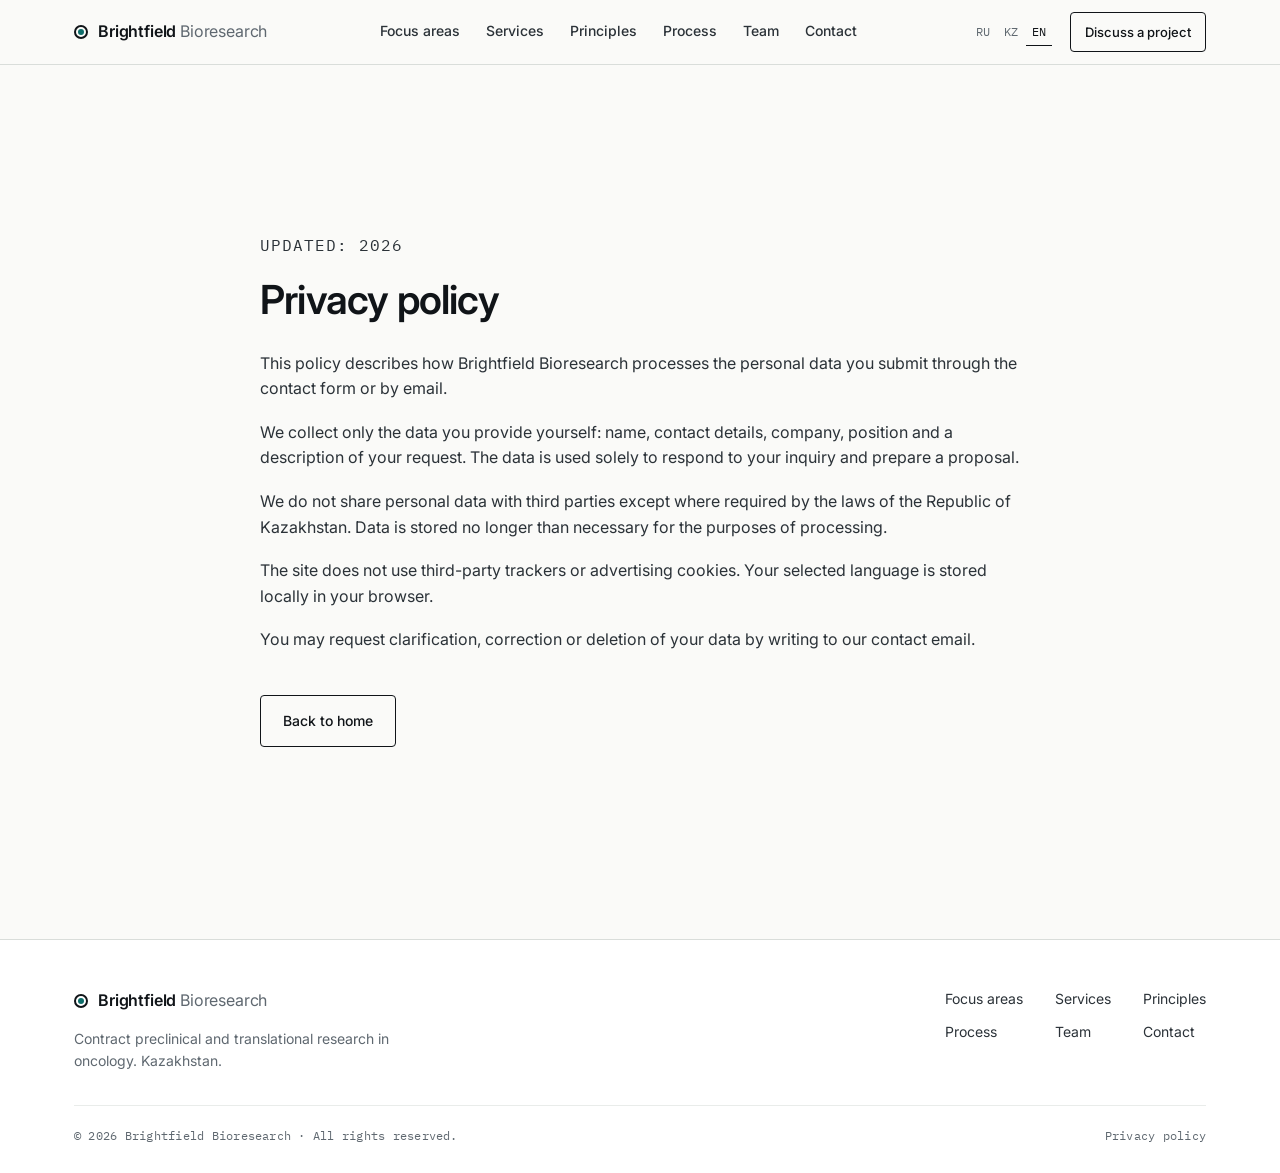
==== privacy.html @ 9d182112 "Add files via upload" ====
<!DOCTYPE html>
<html lang="ru">
<head>
  <meta charset="UTF-8">
  <meta name="viewport" content="width=device-width, initial-scale=1.0">
  <title data-i18n="privacy.title">Политика конфиденциальности — Brightfield Bioresearch</title>
  <meta name="robots" content="noindex">
  <meta name="theme-color" content="#fafaf8">
  <link rel="icon" href="favicon.svg" type="image/svg+xml">
  <link rel="preconnect" href="https://fonts.googleapis.com">
  <link rel="preconnect" href="https://fonts.gstatic.com" crossorigin>
  <link href="https://fonts.googleapis.com/css2?family=IBM+Plex+Mono:wght@400;500&family=Inter:wght@400;500;600&display=swap" rel="stylesheet">
  <link rel="stylesheet" href="css/style.css">
  <style>
    .legal { max-width: 760px; padding: 72px 0 96px; }
    .legal .section__title { margin: 16px 0 28px; }
    .legal p { color: var(--ink-2); margin-bottom: 18px; font-size: 16px; }
    .legal .btn { margin-top: 24px; }
  </style>
</head>
<body>

<header class="header" id="header">
  <div class="container header__inner">
    <a href="index.html" class="logo" aria-label="Brightfield Bioresearch">
      <span class="logo__mark" aria-hidden="true"></span>
      <span class="logo__text">Brightfield <span>Bioresearch</span></span>
    </a>
    <nav class="nav" id="nav" aria-label="Main">
      <a href="index.html#areas" data-i18n="nav.areas">Направления</a>
      <a href="index.html#services" data-i18n="nav.services">Услуги</a>
      <a href="index.html#why" data-i18n="nav.why">Принципы</a>
      <a href="index.html#process" data-i18n="nav.process">Процесс</a>
      <a href="index.html#team" data-i18n="nav.team">Команда</a>
      <a href="index.html#contact" data-i18n="nav.contact">Контакты</a>
    </nav>
    <div class="header__tools">
      <div class="lang" role="group" aria-label="Language">
        <button type="button" data-lang="ru">RU</button>
        <button type="button" data-lang="kk">KZ</button>
        <button type="button" data-lang="en">EN</button>
      </div>
      <a href="index.html#contact" class="btn btn--small header__cta" data-i18n="nav.cta">Обсудить проект</a>
      <button class="burger" id="burger" type="button" aria-label="Menu" aria-expanded="false" aria-controls="nav">
        <span></span><span></span>
      </button>
    </div>
  </div>
</header>

<main id="main">
  <section class="section section--last">
    <div class="container legal">
      <p class="label"><span data-i18n="privacy.updated">Обновлено</span>: 2026</p>
      <h1 class="section__title" data-i18n="privacy.title">Политика конфиденциальности</h1>
      <div id="privacyBody"></div>
      <a href="index.html" class="btn" data-i18n="privacy.back">На главную</a>
    </div>
  </section>
</main>

<footer class="footer">
  <div class="container footer__inner">
    <div class="footer__brand">
      <a href="index.html" class="logo"><span class="logo__mark" aria-hidden="true"></span><span class="logo__text">Brightfield <span>Bioresearch</span></span></a>
      <p class="footer__tagline" data-i18n="footer.tagline"></p>
    </div>
    <nav class="footer__nav" aria-label="Footer">
      <a href="index.html#areas" data-i18n="nav.areas">Направления</a>
      <a href="index.html#services" data-i18n="nav.services">Услуги</a>
      <a href="index.html#why" data-i18n="nav.why">Принципы</a>
      <a href="index.html#process" data-i18n="nav.process">Процесс</a>
      <a href="index.html#team" data-i18n="nav.team">Команда</a>
      <a href="index.html#contact" data-i18n="nav.contact">Контакты</a>
    </nav>
    <div class="footer__bottom">
      <p class="label"><span id="year"></span> Brightfield Bioresearch · <span data-i18n="footer.rights">Все права защищены.</span></p>
      <a class="label" href="privacy.html" data-i18n="footer.privacy">Политика конфиденциальности</a>
    </div>
  </div>
</footer>

<script src="js/i18n.js"></script>
<script src="js/main.js"></script>
</body>
</html>
---- css/style.css ----
/* =========================================================
   Brightfield Bioresearch — styles
   Editorial / scientific: paper background, hairlines,
   mono labels, one restrained accent. No decoration.
   ========================================================= */

:root {
  --font: "Inter", "Segoe UI", system-ui, -apple-system, Roboto, sans-serif;
  --mono: "IBM Plex Mono", "SFMono-Regular", Consolas, "Courier New", monospace;

  --bg: #fafaf8;
  --paper: #ffffff;
  --ink: #101418;
  --ink-2: #2b3238;
  --muted: #5f6870;
  --line: #d9ddda;
  --line-soft: #e9ecea;
  --accent: #0f6e6b;
  --accent-ink: #ffffff;
  --accent-soft: #e4f0ee;
  --dark: #10181c;
  --dark-text: #eef1f0;
  --dark-muted: #9aa5ab;
  --error: #b42318;

  --container: 1180px;
  --gutter: 24px;
  --radius: 4px;
}

* { box-sizing: border-box; }
html { scroll-behavior: smooth; -webkit-text-size-adjust: 100%; }
body {
  margin: 0;
  font-family: var(--font);
  font-size: 16px;
  line-height: 1.6;
  color: var(--ink);
  background: var(--bg);
  -webkit-font-smoothing: antialiased;
}
img, svg { display: block; max-width: 100%; }
a { color: inherit; text-decoration: none; }
ul, ol { margin: 0; padding: 0; list-style: none; }
h1, h2, h3, h4, p, dl, dd { margin: 0; }
button { font: inherit; color: inherit; background: none; border: 0; cursor: pointer; }
input, select, textarea { font: inherit; color: inherit; }

.container { width: 100%; max-width: var(--container); margin: 0 auto; padding: 0 var(--gutter); }
.sr-only { position: absolute; width: 1px; height: 1px; padding: 0; margin: -1px; overflow: hidden; clip: rect(0,0,0,0); white-space: nowrap; border: 0; }
.skip { position: absolute; left: -999px; top: 8px; background: var(--ink); color: #fff; padding: 8px 14px; z-index: 1000; }
.skip:focus { left: 8px; }

/* mono label used everywhere */
.label { font-family: var(--mono); font-size: 12px; letter-spacing: 0.06em; text-transform: uppercase; color: var(--muted); }
.label--light { color: var(--dark-muted); }

/* ---------- Header ---------- */
.header { position: sticky; top: 0; z-index: 100; background: rgba(250, 250, 248, 0.92); backdrop-filter: blur(8px); -webkit-backdrop-filter: blur(8px); border-bottom: 1px solid var(--line); }
.header__inner { display: flex; align-items: center; justify-content: space-between; gap: 24px; height: 64px; }

.logo { display: inline-flex; align-items: center; gap: 10px; font-weight: 600; letter-spacing: -0.01em; white-space: nowrap; }
.logo__mark { width: 14px; height: 14px; border: 2px solid var(--ink); border-radius: 50%; position: relative; flex: 0 0 auto; }
.logo__mark::after { content: ""; position: absolute; inset: 2px; background: var(--accent); border-radius: 50%; }
.logo__text { font-size: 16px; }
.logo__text span { font-weight: 400; color: var(--muted); }

.nav { display: flex; align-items: center; gap: 26px; font-size: 14px; font-weight: 500; }
.nav a { color: var(--ink-2); padding: 4px 0; border-bottom: 1px solid transparent; transition: border-color .15s, color .15s; }
.nav a:hover { border-bottom-color: var(--ink); }

.header__tools { display: flex; align-items: center; gap: 18px; }
.lang { display: flex; gap: 2px; font-family: var(--mono); font-size: 12px; letter-spacing: 0.06em; }
.lang button { padding: 4px 6px; color: var(--muted); border-bottom: 1px solid transparent; }
.lang button:hover { color: var(--ink); }
.lang button.is-active { color: var(--ink); border-bottom-color: var(--ink); }

.burger { display: none; width: 36px; height: 36px; flex-direction: column; justify-content: center; align-items: center; gap: 6px; }
.burger span { display: block; width: 20px; height: 1.5px; background: var(--ink); transition: transform .2s; }
.burger.is-open span:nth-child(1) { transform: translateY(3.75px) rotate(45deg); }
.burger.is-open span:nth-child(2) { transform: translateY(-3.75px) rotate(-45deg); }

/* ---------- Buttons ---------- */
.btn { display: inline-flex; align-items: center; justify-content: center; padding: 14px 22px; border-radius: var(--radius); font-size: 14px; font-weight: 500; border: 1px solid var(--ink); color: var(--ink); background: transparent; transition: background .15s, color .15s, border-color .15s; white-space: nowrap; }
.btn:hover { background: var(--ink); color: #fff; }
.btn--primary { background: var(--ink); color: #fff; }
.btn--primary:hover { background: var(--accent); border-color: var(--accent); }
.btn--small { padding: 9px 14px; font-size: 13px; }
.link-arrow { font-size: 14px; font-weight: 500; color: var(--ink); display: inline-flex; align-items: center; gap: 8px; }
.link-arrow::after { content: "→"; transition: transform .15s; }
.link-arrow:hover::after { transform: translateX(4px); }

/* ---------- Hero ---------- */
.hero { padding: 88px 0 0; border-bottom: 1px solid var(--line); }
.hero__inner { display: grid; grid-template-columns: minmax(0, 7fr) minmax(0, 5fr); gap: 64px; align-items: start; padding-bottom: 72px; }
.hero__title { margin-top: 20px; font-size: clamp(34px, 4.6vw, 58px); line-height: 1.08; font-weight: 600; letter-spacing: -0.025em; max-width: 12ch; }
.hero__lead { margin-top: 26px; font-size: 18px; line-height: 1.6; color: var(--ink-2); max-width: 560px; }
.hero__actions { display: flex; flex-wrap: wrap; align-items: center; gap: 24px; margin-top: 36px; }

.sheet { border: 1px solid var(--line); background: var(--paper); }
.sheet__head { display: flex; justify-content: space-between; align-items: center; padding: 12px 18px; border-bottom: 1px solid var(--line); background: var(--bg); }
.sheet__rows { display: grid; }
.sheet__row { display: grid; grid-template-columns: 128px 1fr; gap: 16px; padding: 14px 18px; border-bottom: 1px solid var(--line-soft); }
.sheet__row:last-child { border-bottom: 0; }
.sheet__row dt { font-family: var(--mono); font-size: 11px; letter-spacing: 0.06em; text-transform: uppercase; color: var(--muted); padding-top: 3px; }
.sheet__row dd { font-size: 14.5px; line-height: 1.5; color: var(--ink); }

.stats { display: grid; grid-template-columns: repeat(4, 1fr); border-top: 1px solid var(--line); }
.stat { padding: 28px 24px 32px 0; border-right: 1px solid var(--line); margin-right: 24px; }
.stat:last-child { border-right: 0; margin-right: 0; }
.stat__value { font-size: clamp(34px, 3.6vw, 46px); font-weight: 500; letter-spacing: -0.03em; line-height: 1; color: var(--ink); font-variant-numeric: tabular-nums; }
.stat .label { margin-top: 12px; text-transform: none; letter-spacing: 0; font-size: 13px; font-family: var(--font); }

/* ---------- Sections ---------- */
.section { padding: 96px 0; border-bottom: 1px solid var(--line); }
.section--last { border-bottom: 0; }
.section__head { display: grid; grid-template-columns: 80px 1fr; gap: 16px 24px; align-items: start; margin-bottom: 56px; max-width: 900px; }
.section__head .label { padding-top: 10px; }
.section__title { font-size: clamp(28px, 3.2vw, 40px); font-weight: 600; letter-spacing: -0.02em; line-height: 1.15; }
.section__lead { grid-column: 2; font-size: 17px; color: var(--ink-2); max-width: 640px; }

/* ---------- Areas ---------- */
.areas { display: grid; grid-template-columns: repeat(3, 1fr); border-top: 1px solid var(--line); border-left: 1px solid var(--line); }
.area { border-right: 1px solid var(--line); border-bottom: 1px solid var(--line); padding: 28px 28px 32px; background: var(--paper); display: flex; flex-direction: column; }
.area__index { margin-bottom: 22px; }
.area__title { font-size: 22px; font-weight: 600; letter-spacing: -0.015em; margin-bottom: 12px; }
.area__text { font-size: 15px; color: var(--ink-2); margin-bottom: 24px; }
.area__rows { margin-top: auto; border-top: 1px solid var(--line); }
.area__row { padding: 12px 0; border-bottom: 1px solid var(--line-soft); display: grid; gap: 4px; }
.area__row:last-child { border-bottom: 0; }
.area__row dt { font-family: var(--mono); font-size: 11px; letter-spacing: 0.06em; text-transform: uppercase; color: var(--muted); }
.area__row dd { font-size: 14px; line-height: 1.5; }

/* ---------- Services ---------- */
.services { border-top: 1px solid var(--line); }
.service { display: grid; grid-template-columns: 80px 1fr 260px; gap: 24px; padding: 30px 0; border-bottom: 1px solid var(--line); align-items: start; }
.service__index { font-family: var(--mono); font-size: 13px; color: var(--muted); padding-top: 4px; }
.service__title { font-size: 20px; font-weight: 600; letter-spacing: -0.015em; margin-bottom: 8px; }
.service__text { font-size: 15px; color: var(--ink-2); max-width: 640px; }
.service__tags { display: flex; flex-wrap: wrap; gap: 6px; justify-content: flex-end; }
.service__tags span { font-family: var(--mono); font-size: 11.5px; letter-spacing: 0.03em; padding: 5px 9px; border: 1px solid var(--line); color: var(--ink-2); background: var(--paper); }

/* ---------- Why ---------- */
.why { display: grid; grid-template-columns: repeat(4, 1fr); gap: 40px; border-top: 1px solid var(--line); padding-top: 32px; }
.why__title { font-size: 18px; font-weight: 600; margin-bottom: 16px; padding-bottom: 12px; border-bottom: 1px solid var(--ink); display: inline-block; }
.list li { position: relative; padding-left: 18px; margin-bottom: 12px; font-size: 15px; color: var(--ink-2); }
.list li::before { content: ""; position: absolute; left: 0; top: 11px; width: 6px; height: 1.5px; background: var(--accent); }

/* ---------- Process ---------- */
.steps { display: grid; grid-template-columns: repeat(4, 1fr); gap: 32px; border-top: 1px solid var(--line); }
.step { padding-top: 24px; position: relative; }
.step::before { content: ""; position: absolute; left: 0; top: -1px; width: 48px; height: 2px; background: var(--ink); }
.step__num { font-family: var(--mono); font-size: 13px; color: var(--muted); margin-bottom: 18px; }
.step__title { font-size: 19px; font-weight: 600; margin-bottom: 10px; letter-spacing: -0.01em; }
.step__text { font-size: 15px; color: var(--ink-2); }

/* ---------- Mission ---------- */
.mission { background: var(--dark); color: var(--dark-text); padding: 112px 0; }
.mission__inner { max-width: 880px; }
.mission__title { margin-top: 18px; font-size: clamp(30px, 4.4vw, 54px); font-weight: 600; letter-spacing: -0.025em; line-height: 1.1; }
.mission__text { margin-top: 28px; font-size: 18px; line-height: 1.65; color: var(--dark-muted); max-width: 720px; }

/* ---------- Team ---------- */
.team { display: grid; grid-template-columns: repeat(4, 1fr); gap: 32px; border-top: 1px solid var(--line); padding-top: 32px; }
.role__index { font-family: var(--mono); font-size: 12px; color: var(--muted); margin-bottom: 14px; }
.role__title { font-size: 18px; font-weight: 600; margin-bottom: 8px; }
.role__text { font-size: 15px; color: var(--ink-2); }
.principles { margin-top: 64px; display: grid; grid-template-columns: 240px 1fr; gap: 32px; border-top: 1px solid var(--line); padding-top: 32px; }
.principles__title { font-size: 18px; font-weight: 600; }
.principles__list { display: grid; grid-template-columns: 1fr 1fr; gap: 12px 40px; }
.principles__list li { font-size: 15px; color: var(--ink-2); padding-left: 18px; position: relative; }
.principles__list li::before { content: ""; position: absolute; left: 0; top: 11px; width: 6px; height: 1.5px; background: var(--accent); }

/* ---------- Contact ---------- */
.contact { display: grid; grid-template-columns: minmax(0, 5fr) minmax(0, 7fr); gap: 64px; align-items: start; }
.contact__info .section__title { margin-top: 16px; }
.contact__info .section__lead { margin-top: 20px; }
.contact__details { margin-top: 40px; display: grid; gap: 16px; border-top: 1px solid var(--line); padding-top: 24px; }
.contact__details div { display: grid; grid-template-columns: 120px 1fr; gap: 12px; align-items: baseline; }
.contact__details dd { font-size: 15px; }
.contact__details a { border-bottom: 1px solid var(--line); }
.contact__details a:hover { border-bottom-color: var(--ink); }

.form { border: 1px solid var(--line); background: var(--paper); padding: 32px; display: grid; gap: 20px; }
.form__row { display: grid; gap: 20px; }
.form__row--2 { grid-template-columns: 1fr 1fr; }
.field { display: grid; gap: 8px; }
.field__label { font-family: var(--mono); font-size: 11px; letter-spacing: 0.06em; text-transform: uppercase; color: var(--muted); }
.field input, .field select, .field textarea { width: 100%; padding: 12px 14px; border: 1px solid var(--line); border-radius: var(--radius); background: var(--paper); outline: none; transition: border-color .15s; font-size: 15px; }
.field textarea { resize: vertical; min-height: 120px; }
.field select { appearance: none; -webkit-appearance: none; background-image: url("data:image/svg+xml;utf8,<svg xmlns='http://www.w3.org/2000/svg' width='14' height='14' viewBox='0 0 24 24' fill='none' stroke='%235f6870' stroke-width='2' stroke-linecap='round' stroke-linejoin='round'><path d='M6 9l6 6 6-6'/></svg>"); background-repeat: no-repeat; background-position: right 12px center; padding-right: 36px; cursor: pointer; }
.field input:focus, .field select:focus, .field textarea:focus { border-color: var(--ink); }
.field input.is-invalid, .field select.is-invalid, .field textarea.is-invalid { border-color: var(--error); }

.check { display: flex; gap: 12px; align-items: flex-start; font-size: 13px; color: var(--muted); cursor: pointer; }
.check input { margin: 3px 0 0; width: 15px; height: 15px; accent-color: var(--ink); flex: 0 0 auto; }
.check a { color: var(--ink); border-bottom: 1px solid var(--line); }
.check.is-invalid { color: var(--error); }
.form__footer { display: flex; align-items: center; gap: 20px; flex-wrap: wrap; }
.form__status { font-size: 14px; color: var(--muted); }
.form__status.is-ok { color: var(--accent); }
.form__status.is-err { color: var(--error); }

/* ---------- Footer ---------- */
.footer { border-top: 1px solid var(--line); padding: 48px 0 28px; background: var(--paper); }
.footer__inner { display: grid; grid-template-columns: 1fr auto; gap: 32px 64px; align-items: start; }
.footer__brand { display: grid; gap: 14px; }
.footer__tagline { font-size: 14px; color: var(--muted); max-width: 360px; }
.footer__nav { display: grid; grid-template-columns: repeat(3, auto); gap: 10px 32px; font-size: 14px; }
.footer__nav a { color: var(--ink-2); }
.footer__nav a:hover { color: var(--ink); }
.footer__bottom { grid-column: 1 / -1; display: flex; justify-content: space-between; gap: 16px; flex-wrap: wrap; padding-top: 20px; border-top: 1px solid var(--line-soft); }
.footer__bottom .label { text-transform: none; letter-spacing: 0.02em; }
.footer__bottom a:hover { color: var(--ink); }

/* ---------- Reveal ---------- */
.reveal { opacity: 0; transform: translateY(10px); transition: opacity .5s ease, transform .5s ease; }
.reveal.is-visible { opacity: 1; transform: none; }
@media (prefers-reduced-motion: reduce) { .reveal { opacity: 1; transform: none; transition: none; } html { scroll-behavior: auto; } }

/* =========================================================
   Responsive
   ========================================================= */
@media (max-width: 1080px) {
  .service { grid-template-columns: 60px 1fr; }
  .service__tags { grid-column: 2; justify-content: flex-start; }
  .why, .steps, .team { grid-template-columns: repeat(2, 1fr); }
  .stats { grid-template-columns: repeat(2, 1fr); }
  .stat:nth-child(2) { border-right: 0; }
  .stat:nth-child(n+3) { border-top: 1px solid var(--line); }
}

@media (max-width: 900px) {
  .nav { position: fixed; left: 0; right: 0; top: 64px; flex-direction: column; align-items: stretch; gap: 0; padding: 8px 24px 20px; background: var(--bg); border-bottom: 1px solid var(--line); transform: translateY(-8px); opacity: 0; visibility: hidden; transition: opacity .2s, transform .2s, visibility .2s; }
  .nav.is-open { transform: none; opacity: 1; visibility: visible; }
  .nav a { padding: 14px 0; border-bottom: 1px solid var(--line-soft); font-size: 16px; }
  .nav a:last-child { border-bottom: 0; }
  .burger { display: flex; }
  .header__cta { display: none; }

  .hero { padding-top: 56px; }
  .hero__inner { grid-template-columns: 1fr; gap: 40px; padding-bottom: 48px; }
  .hero__title { max-width: none; }
  .section { padding: 72px 0; }
  .section__head { grid-template-columns: 1fr; gap: 12px; margin-bottom: 40px; }
  .section__head .label { padding-top: 0; }
  .section__lead { grid-column: 1; }
  .areas { grid-template-columns: 1fr; }
  .contact { grid-template-columns: 1fr; gap: 40px; }
  .principles { grid-template-columns: 1fr; }
  .principles__list { grid-template-columns: 1fr; }
  .mission { padding: 80px 0; }
  .footer__inner { grid-template-columns: 1fr; }
}

@media (max-width: 600px) {
  :root { --gutter: 18px; }
  .hero__title { font-size: 32px; }
  .hero__lead { font-size: 16px; }
  .sheet__row { grid-template-columns: 1fr; gap: 4px; }
  .stats { grid-template-columns: 1fr; }
  .stat { border-right: 0; margin-right: 0; border-top: 1px solid var(--line); padding: 20px 0; }
  .stat:first-child { border-top: 0; }
  .why, .steps, .team { grid-template-columns: 1fr; }
  .service { grid-template-columns: 1fr; gap: 10px; }
  .service__index { grid-column: 1; }
  .service__tags { grid-column: 1; }
  .form { padding: 20px; }
  .form__row--2 { grid-template-columns: 1fr; }
  .btn { width: 100%; }
  .hero__actions { flex-direction: column; align-items: stretch; }
  .link-arrow { justify-content: center; }
}
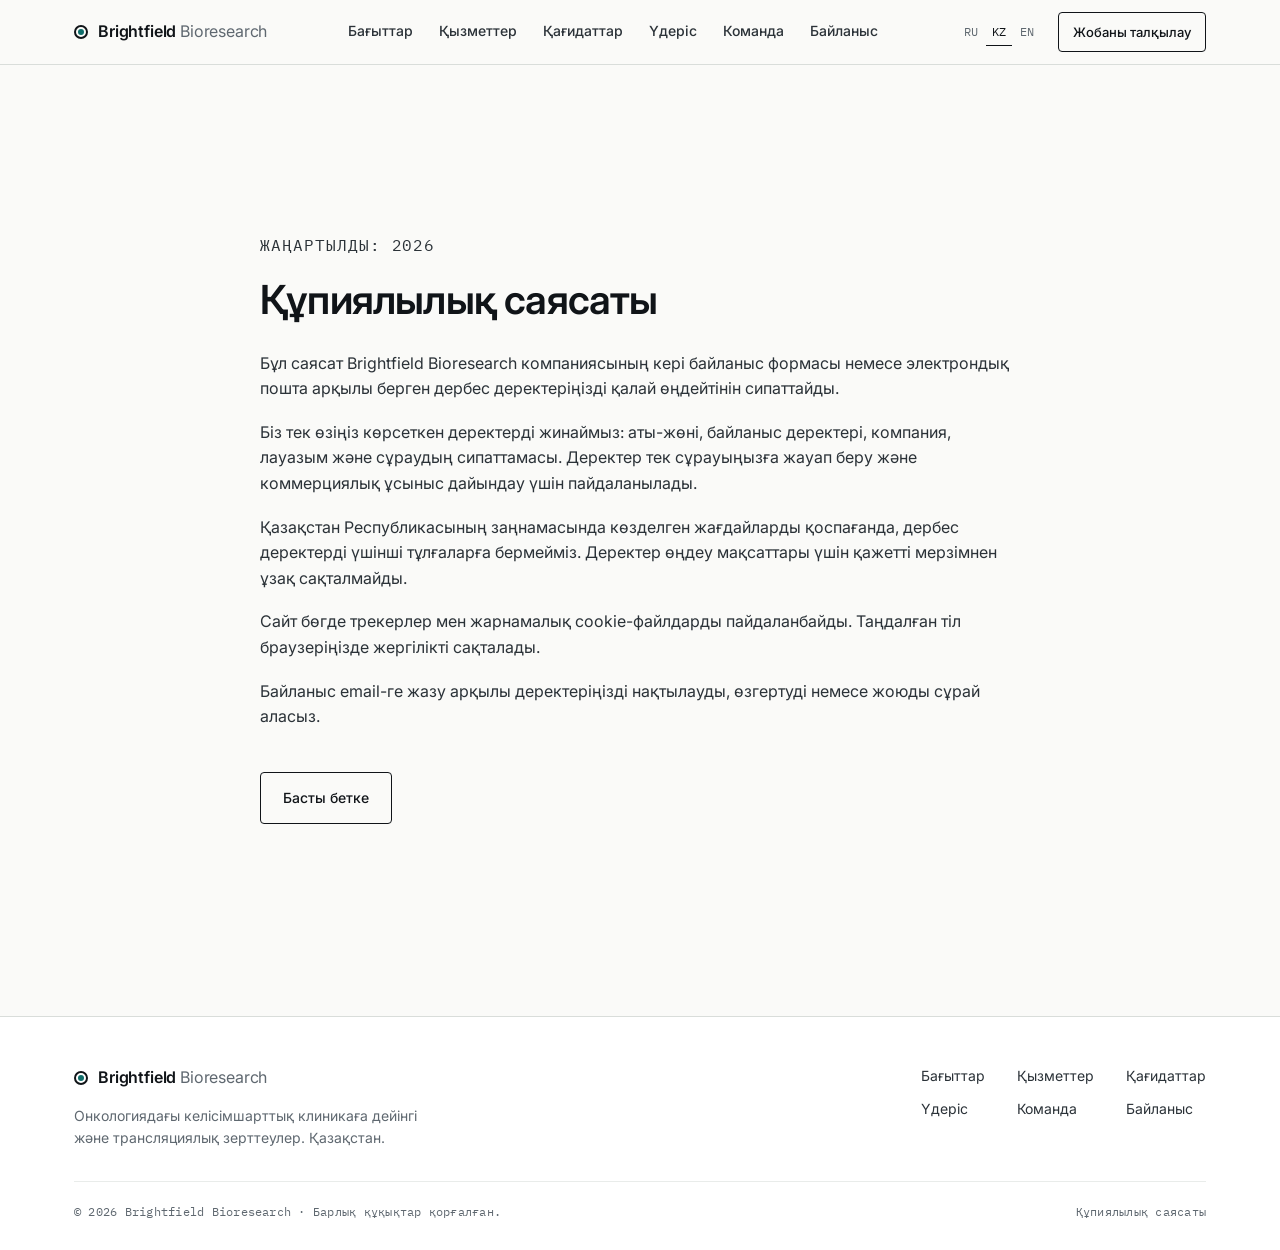
==== commit 301ea290: "Redesign: editorial layout, Kazakh default language, updated content Co-Authored-By: Claude Fable 5." ====
--- a/privacy.html
+++ b/privacy.html
@@ -1,9 +1,9 @@
 <!DOCTYPE html>
-<html lang="ru">
+<html lang="kk">
 <head>
   <meta charset="UTF-8">
   <meta name="viewport" content="width=device-width, initial-scale=1.0">
-  <title data-i18n="privacy.title">Политика конфиденциальности — Brightfield Bioresearch</title>
+  <title data-i18n="privacy.title">Құпиялылық саясаты — Brightfield Bioresearch</title>
   <meta name="robots" content="noindex">
   <meta name="theme-color" content="#fafaf8">
   <link rel="icon" href="favicon.svg" type="image/svg+xml">
--- a/css/style.css
+++ b/css/style.css
@@ -92,18 +92,11 @@
 
 /* ---------- Hero ---------- */
 .hero { padding: 88px 0 0; border-bottom: 1px solid var(--line); }
-.hero__inner { display: grid; grid-template-columns: minmax(0, 7fr) minmax(0, 5fr); gap: 64px; align-items: start; padding-bottom: 72px; }
-.hero__title { margin-top: 20px; font-size: clamp(34px, 4.6vw, 58px); line-height: 1.08; font-weight: 600; letter-spacing: -0.025em; max-width: 12ch; }
-.hero__lead { margin-top: 26px; font-size: 18px; line-height: 1.6; color: var(--ink-2); max-width: 560px; }
+.hero__inner { padding-bottom: 72px; }
+.hero__content { max-width: 860px; }
+.hero__title { margin-top: 20px; font-size: clamp(36px, 5vw, 64px); line-height: 1.06; font-weight: 600; letter-spacing: -0.025em; max-width: 16ch; }
+.hero__lead { margin-top: 28px; font-size: 19px; line-height: 1.6; color: var(--ink-2); max-width: 640px; }
 .hero__actions { display: flex; flex-wrap: wrap; align-items: center; gap: 24px; margin-top: 36px; }
-
-.sheet { border: 1px solid var(--line); background: var(--paper); }
-.sheet__head { display: flex; justify-content: space-between; align-items: center; padding: 12px 18px; border-bottom: 1px solid var(--line); background: var(--bg); }
-.sheet__rows { display: grid; }
-.sheet__row { display: grid; grid-template-columns: 128px 1fr; gap: 16px; padding: 14px 18px; border-bottom: 1px solid var(--line-soft); }
-.sheet__row:last-child { border-bottom: 0; }
-.sheet__row dt { font-family: var(--mono); font-size: 11px; letter-spacing: 0.06em; text-transform: uppercase; color: var(--muted); padding-top: 3px; }
-.sheet__row dd { font-size: 14.5px; line-height: 1.5; color: var(--ink); }
 
 .stats { display: grid; grid-template-columns: repeat(4, 1fr); border-top: 1px solid var(--line); }
 .stat { padding: 28px 24px 32px 0; border-right: 1px solid var(--line); margin-right: 24px; }
@@ -239,7 +232,7 @@
   .header__cta { display: none; }
 
   .hero { padding-top: 56px; }
-  .hero__inner { grid-template-columns: 1fr; gap: 40px; padding-bottom: 48px; }
+  .hero__inner { padding-bottom: 48px; }
   .hero__title { max-width: none; }
   .section { padding: 72px 0; }
   .section__head { grid-template-columns: 1fr; gap: 12px; margin-bottom: 40px; }
@@ -257,7 +250,6 @@
   :root { --gutter: 18px; }
   .hero__title { font-size: 32px; }
   .hero__lead { font-size: 16px; }
-  .sheet__row { grid-template-columns: 1fr; gap: 4px; }
   .stats { grid-template-columns: 1fr; }
   .stat { border-right: 0; margin-right: 0; border-top: 1px solid var(--line); padding: 20px 0; }
   .stat:first-child { border-top: 0; }
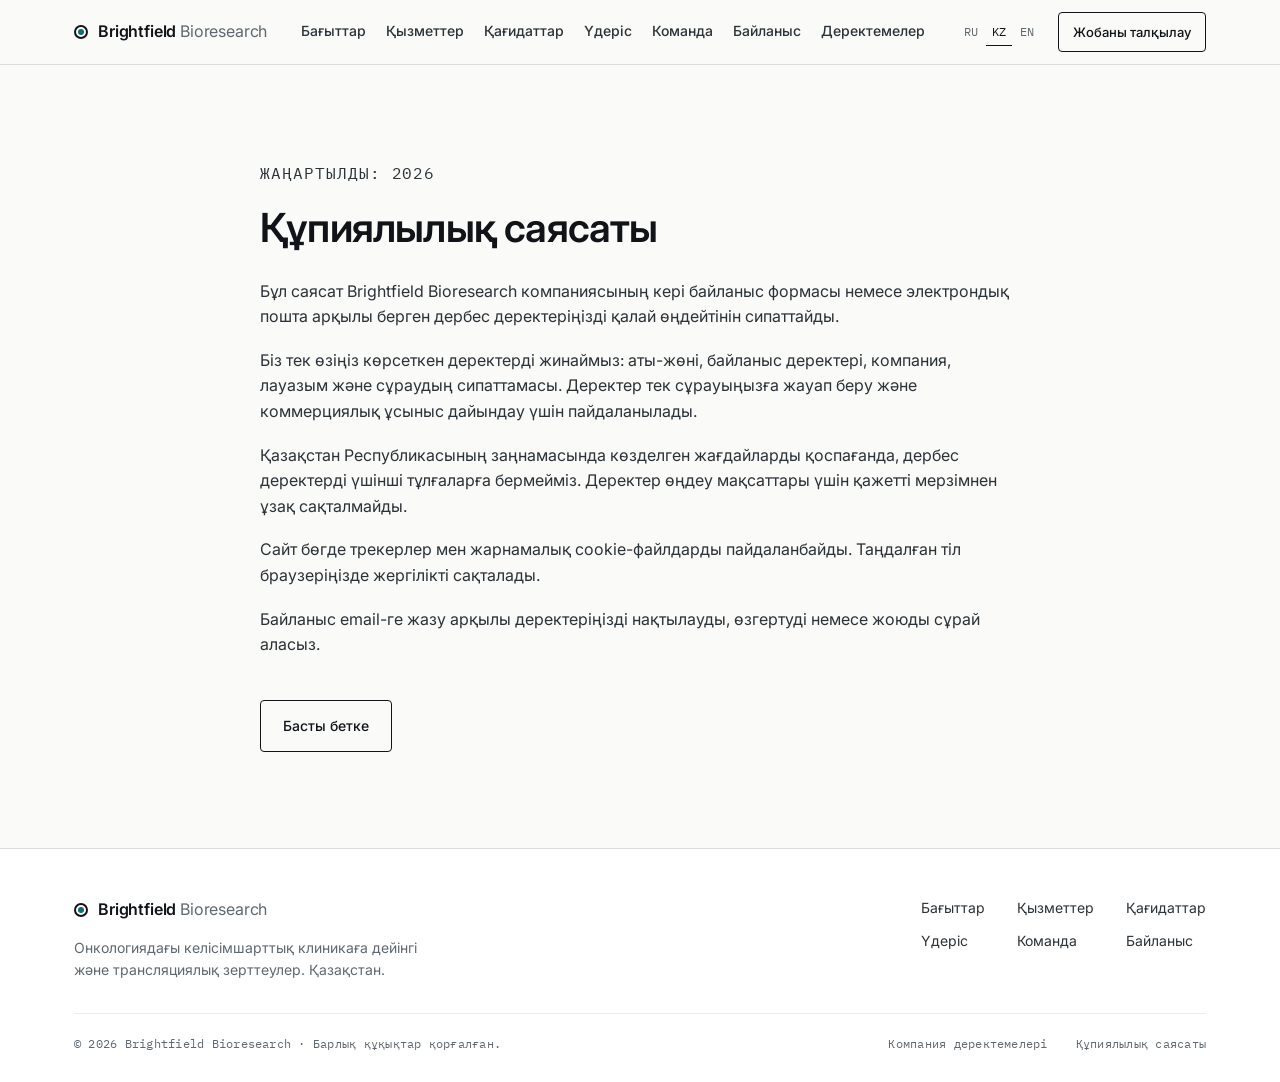
==== commit ec2f07cb: "Add requisites link to top navigation, adjust header breakpoints Co-Authored-By: Claude Fable 5.1 <n" ====
--- a/privacy.html
+++ b/privacy.html
@@ -12,7 +12,7 @@
   <link href="https://fonts.googleapis.com/css2?family=IBM+Plex+Mono:wght@400;500&family=Inter:wght@400;500;600&display=swap" rel="stylesheet">
   <link rel="stylesheet" href="css/style.css">
   <style>
-    .legal { max-width: 760px; padding: 72px 0 96px; }
+    .legal { max-width: 808px; }
     .legal .section__title { margin: 16px 0 28px; }
     .legal p { color: var(--ink-2); margin-bottom: 18px; font-size: 16px; }
     .legal .btn { margin-top: 24px; }
@@ -33,6 +33,7 @@
       <a href="index.html#process" data-i18n="nav.process">Процесс</a>
       <a href="index.html#team" data-i18n="nav.team">Команда</a>
       <a href="index.html#contact" data-i18n="nav.contact">Контакты</a>
+      <a href="requisites.html" data-i18n="nav.requisites">Реквизиты</a>
     </nav>
     <div class="header__tools">
       <div class="lang" role="group" aria-label="Language">
@@ -75,7 +76,7 @@
     </nav>
     <div class="footer__bottom">
       <p class="label"><span id="year"></span> Brightfield Bioresearch · <span data-i18n="footer.rights">Все права защищены.</span></p>
-      <a class="label" href="privacy.html" data-i18n="footer.privacy">Политика конфиденциальности</a>
+      <div class="footer__links"><a class="label" href="requisites.html" data-i18n="footer.requisites">Реквизиты компании</a><a class="label" href="privacy.html" data-i18n="footer.privacy">Политика конфиденциальности</a></div>
     </div>
   </div>
 </footer>
--- a/css/style.css
+++ b/css/style.css
@@ -65,7 +65,7 @@
 .logo__text { font-size: 16px; }
 .logo__text span { font-weight: 400; color: var(--muted); }
 
-.nav { display: flex; align-items: center; gap: 26px; font-size: 14px; font-weight: 500; }
+.nav { display: flex; align-items: center; gap: 20px; font-size: 14px; font-weight: 500; }
 .nav a { color: var(--ink-2); padding: 4px 0; border-bottom: 1px solid transparent; transition: border-color .15s, color .15s; }
 .nav a:hover { border-bottom-color: var(--ink); }
 
@@ -169,7 +169,10 @@
 .contact__info .section__title { margin-top: 16px; }
 .contact__info .section__lead { margin-top: 20px; }
 .contact__details { margin-top: 40px; display: grid; gap: 16px; border-top: 1px solid var(--line); padding-top: 24px; }
-.contact__details div { display: grid; grid-template-columns: 120px 1fr; gap: 12px; align-items: baseline; }
+.contact__details div { display: grid; grid-template-columns: 170px 1fr; gap: 12px; align-items: baseline; }
+.contact__req { margin-top: 28px; }
+.footer__links { display: flex; flex-wrap: wrap; gap: 8px 28px; }
+@media (max-width: 600px) { .contact__details div { grid-template-columns: 1fr; gap: 4px; } }
 .contact__details dd { font-size: 15px; }
 .contact__details a { border-bottom: 1px solid var(--line); }
 .contact__details a:hover { border-bottom-color: var(--ink); }
@@ -214,6 +217,10 @@
 /* =========================================================
    Responsive
    ========================================================= */
+@media (max-width: 1240px) {
+  .header__cta { display: none; }
+}
+
 @media (max-width: 1080px) {
   .service { grid-template-columns: 60px 1fr; }
   .service__tags { grid-column: 2; justify-content: flex-start; }
@@ -223,13 +230,16 @@
   .stat:nth-child(n+3) { border-top: 1px solid var(--line); }
 }
 
-@media (max-width: 900px) {
+@media (max-width: 1060px) {
   .nav { position: fixed; left: 0; right: 0; top: 64px; flex-direction: column; align-items: stretch; gap: 0; padding: 8px 24px 20px; background: var(--bg); border-bottom: 1px solid var(--line); transform: translateY(-8px); opacity: 0; visibility: hidden; transition: opacity .2s, transform .2s, visibility .2s; }
   .nav.is-open { transform: none; opacity: 1; visibility: visible; }
   .nav a { padding: 14px 0; border-bottom: 1px solid var(--line-soft); font-size: 16px; }
   .nav a:last-child { border-bottom: 0; }
   .burger { display: flex; }
   .header__cta { display: none; }
+}
+
+@media (max-width: 900px) {
 
   .hero { padding-top: 56px; }
   .hero__inner { padding-bottom: 48px; }
